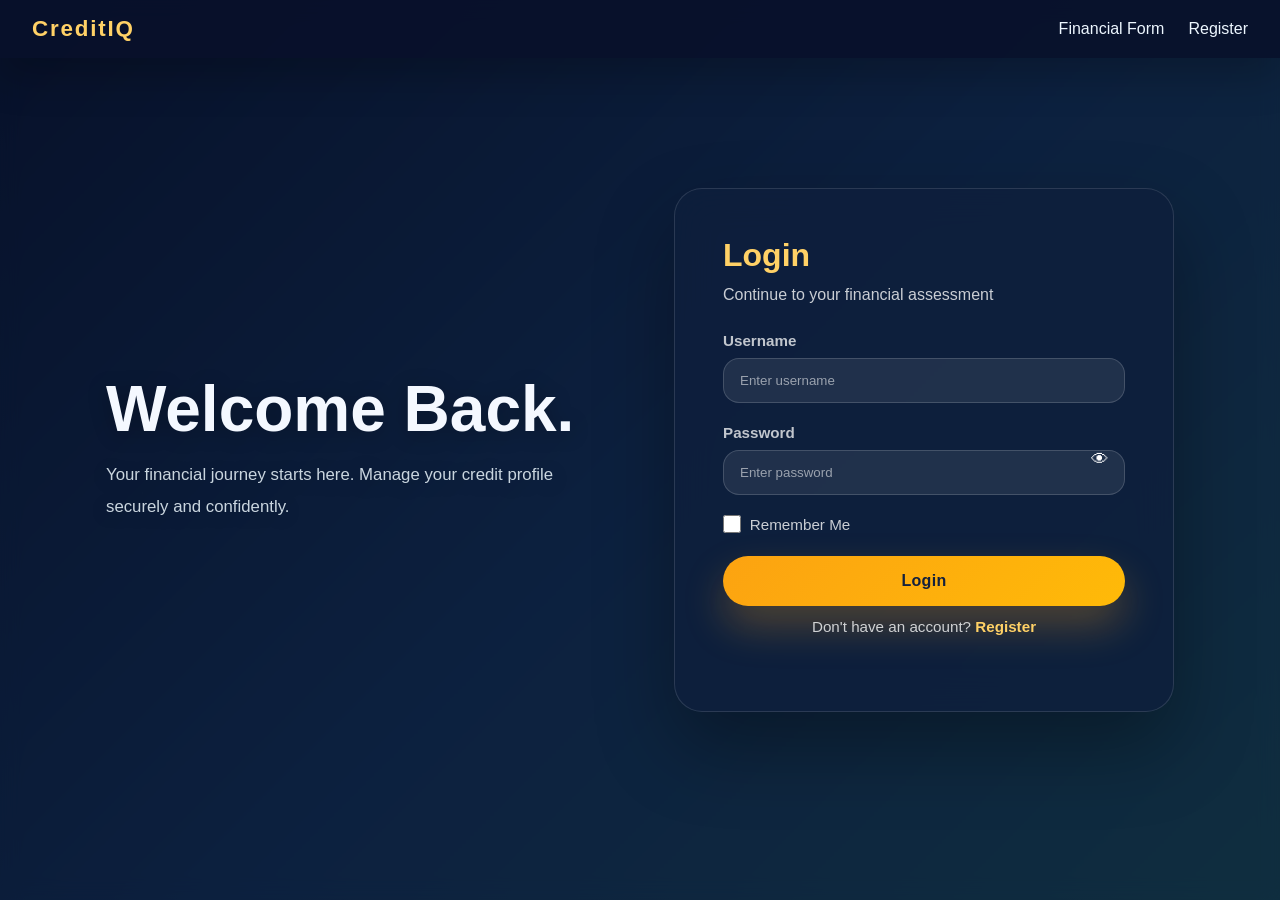
==== auth/login.html @ c7dbd5b2 "financial" ====
<!DOCTYPE html>
<html lang="en">
    <head>
        <meta charset="UTF-8">
        <meta name="viewport" content="width=device-width, initial-scale=1.0">
        <title>Login</title>
        <link rel="stylesheet" href="style.css"> 
    </head>
    <body>

<nav class="nav_bar">

    <div class="logo">
        CreditIQ
    </div>

    <ul>

        <li><a href="../financial-info/index.html">Financial Form</a></li>

        <li><a href="register.html">Register</a></li>

    </ul>

</nav>

<section class="login-section">

    <div class="left-side">

        <h1>Welcome Back.</h1>

        <p>
            Your financial journey starts here.
            Manage your credit profile securely
            and confidently.
        </p>

    </div>

    <div class="right-side">

        <div class="login-card">

            <h2>Login</h2>

            <p>Continue to your financial assessment</p>

            <div id="error-message">
                Invalid username or password.
            </div>

            <form action="login.php" method="POST">

                <div class="input-box">

                    <label>Username</label>

                    <input
                        type="text"
                        name="username"
                        placeholder="Enter username"
                        required>

                </div>

                <div class="input-box password-box">

                    <label>Password</label>

                    <input
                        type="password"
                        id="password"
                        name="password"
                        placeholder="Enter password"
                        required>

                    <span id="togglePassword">
                        👁
                    </span>

                </div>

                <div class="options">

                    <label>

                        <input type="checkbox">

                        Remember Me

                    </label>

                </div>

                <button>

                    Login

                </button>

                <p class="register">

                    Don't have an account?

                    <a href="register.html">

                        Register

                    </a>

                </p>

            </form>

        </div>

    </div>

</section>

<script>
    const togglePassword = document.getElementById("togglePassword");
    const password = document.getElementById("password");
    const error = document.getElementById("error-message");

    if (togglePassword && password) {
        togglePassword.onclick = () => {
            if (password.type === "password") {
                password.type = "text";
                togglePassword.innerHTML = "🙈";
            } else {
                password.type = "password";
                togglePassword.innerHTML = "👁";
            }
        };
    }

    if (error && window.location.search.includes("error=1")) {
        error.style.display = "block";
    }
</script>

</body>
</html>
---- auth/style.css ----
* {
    margin: 0;
    padding: 0;
    box-sizing: border-box;
}

body {
    font-family: 'Inter', 'Arial', sans-serif;
    color: #eff8ff;
    background: linear-gradient(135deg, #08122b 0%, #16395f 52%, #1d5a5f 100%);
    background-size: cover;
    background-position: center;
    background-repeat: no-repeat;
    min-height: 100vh;
    position: relative;
    overflow-x: hidden;
}

body::before {
    content: '';
    position: fixed;
    inset: 0;
    background: rgba(8, 18, 43, 0.6);
    backdrop-filter: blur(10px);
    z-index: -1;
}

.nav_bar {
    width: 100%;
    display: flex;
    align-items: center;
    justify-content: space-between;
    gap: 1rem;
    padding: 1rem 2rem;
    background: rgba(8, 17, 43, 0.88);
    box-shadow: 0 18px 40px rgba(0, 0, 0, 0.22);
    position: sticky;
    top: 0;
    z-index: 10;
}

.nav_bar .logo {
    font-size: 1.4rem;
    font-weight: 800;
    letter-spacing: 0.08em;
    color: #ffd166;
}

.nav_bar ul {
    display: flex;
    gap: 1.5rem;
    list-style: none;
    margin: 0;
    padding: 0;
    align-items: center;
}

.nav_bar a {
    color: #edf7ff;
    text-decoration: none;
    font-weight: 500;
    transition: color 0.2s ease;
}

.nav_bar a:hover {
    color: #ffd166;
}

.nav_bar a.active {
    color: #ffffff;
    background: rgba(255, 209, 102, 0.14);
    padding: 0.65rem 1rem;
    border-radius: 999px;
}

.center-wrapper {
    flex: 1;
    display: flex;
    align-items: center;
    justify-content: center;
    padding: 2rem 0;
}

.login-container {
    width: min(520px, 100%);
    background: rgba(14, 31, 60, 0.88);
    border: 1px solid rgba(255, 255, 255, 0.12);
    backdrop-filter: blur(18px);
    border-radius: 28px;
    box-shadow: 0 35px 80px rgba(0, 0, 0, 0.32);
    padding: 3rem;
    margin: 0 1rem;
}

.login-container h2 {
    margin: 0;
    font-size: 2rem;
    color: #ffd166;
}

.login-container h3 {
    margin: 0.5rem 0 1.5rem;
    color: rgba(255, 255, 255, 0.82);
}

.input-container {
    display: flex;
    flex-direction: column;
    gap: 0.55rem;
    margin-bottom: 1.2rem;
}

.input-container label {
    color: rgba(255, 255, 255, 0.78);
    font-weight: 600;
}

.input-container input {
    width: 100%;
    border: 1px solid rgba(255, 255, 255, 0.16);
    background: rgba(255, 255, 255, 0.08);
    color: #ffffff;
    border-radius: 16px;
    padding: 14px 16px;
    outline: none;
    transition: background 0.25s ease, border-color 0.25s ease, box-shadow 0.25s ease;
}

.input-container input:focus {
    background: rgba(255, 255, 255, 0.16);
    border-color: rgba(255, 255, 255, 0.45);
    box-shadow: 0 0 0 8px rgba(255, 255, 255, 0.08);
}

.form-check {
    display: flex;
    align-items: center;
    gap: 0.75rem;
    color: rgba(255, 255, 255, 0.82);
    margin-top: 1rem;
}

.form-check input {
    width: 18px;
    height: 18px;
    accent-color: #ffd166;
}

.form-check-label {
    display: flex;
    align-items: center;
    gap: 0.5rem;
    cursor: pointer;
}

.login-section {
    display: flex;
    align-items: center;
    justify-content: center;
    gap: 3rem;
    min-height: calc(100vh - 100px);
    padding: 3rem 2rem 4rem;
}

.left-side {
    flex: 1;
    min-width: 280px;
    max-width: 520px;
    color: #f4f8ff;
    text-shadow: 0 3px 20px rgba(0, 0, 0, 0.25);
}

.left-side h1 {
    margin-bottom: 1rem;
    font-size: clamp(3rem, 5vw, 4.2rem);
    line-height: 1.03;
}

.left-side p {
    font-size: 1.05rem;
    line-height: 1.9;
    color: rgba(238, 249, 255, 0.84);
    max-width: 30rem;
}

.right-side {
    flex: 1;
    max-width: 500px;
    width: 100%;
}

.login-card {
    width: 100%;
    background: rgba(14, 31, 60, 0.82);
    border: 1px solid rgba(255, 255, 255, 0.12);
    backdrop-filter: blur(18px);
    border-radius: 28px;
    box-shadow: 0 35px 80px rgba(0, 0, 0, 0.32);
    padding: 3rem;
}

.login-card h2 {
    margin: 0;
    font-size: 2rem;
    color: #ffd166;
}

.login-card p {
    margin: 0.75rem 0 1.75rem;
    color: rgba(255, 255, 255, 0.78);
}

.input-box {
    display: flex;
    flex-direction: column;
    gap: 0.55rem;
    margin-bottom: 1.3rem;
}

.input-box label {
    color: rgba(255, 255, 255, 0.75);
    font-weight: 600;
    font-size: 0.95rem;
}

.input-box input {
    width: 100%;
    border: 1px solid rgba(255, 255, 255, 0.16);
    background: rgba(255, 255, 255, 0.08);
    color: #ffffff;
    border-radius: 16px;
    padding: 14px 16px;
    outline: none;
    transition: background 0.25s ease, border-color 0.25s ease, box-shadow 0.25s ease;
}

.input-box input::placeholder {
    color: rgba(255, 255, 255, 0.55);
}

.input-box input:focus {
    background: rgba(255, 255, 255, 0.16);
    border-color: rgba(255, 255, 255, 0.45);
    box-shadow: 0 0 0 8px rgba(255, 255, 255, 0.08);
}

.password-box {
    position: relative;
}

#togglePassword {
    position: absolute;
    top: 50%;
    right: 16px;
    transform: translateY(-50%);
    cursor: pointer;
    color: #ffffff;
    font-size: 1.1rem;
    user-select: none;
}

.options {
    display: flex;
    align-items: center;
    justify-content: space-between;
    gap: 1rem;
    color: rgba(255, 255, 255, 0.78);
    margin-bottom: 1.4rem;
}

.options label {
    display: flex;
    align-items: center;
    gap: 0.55rem;
    cursor: pointer;
    font-size: 0.95rem;
}

.options input[type="checkbox"] {
    width: 18px;
    height: 18px;
    accent-color: #ffd166;
}

.options a {
    color: #ffd166;
    text-decoration: none;
}

.options a:hover {
    text-decoration: underline;
}

button {
    width: 100%;
    border: none;
    outline: none;
    border-radius: 999px;
    padding: 16px 20px;
    background: linear-gradient(135deg, #fca311, #ffba08);
    color: #14213d;
    font-size: 1rem;
    font-weight: 800;
    letter-spacing: 0.02em;
    cursor: pointer;
    transition: transform 0.2s ease, box-shadow 0.2s ease, filter 0.2s ease;
    box-shadow: 0 20px 40px rgba(252, 162, 27, 0.28);
}

button:hover {
    transform: translateY(-2px);
    box-shadow: 0 26px 50px rgba(252, 162, 27, 0.32);
}

.register {
    margin-top: 1.25rem;
    text-align: center;
    color: rgba(255, 255, 255, 0.78);
    font-size: 0.95rem;
}

.register a {
    color: #ffd166;
    font-weight: 700;
    text-decoration: none;
}

.register a:hover {
    text-decoration: underline;
}

#error-message {
    display: none;
    margin-bottom: 1rem;
    padding: 14px 16px;
    border-radius: 16px;
    background: rgba(255, 66, 66, 0.12);
    border: 1px solid rgba(255, 66, 66, 0.3);
    color: #ffe5e5;
}

@media (max-width: 930px) {
    .login-section {
        flex-direction: column;
        gap: 2rem;
        padding: 2.2rem 1.4rem 3rem;
    }

    .left-side {
        text-align: center;
    }

    .login-card {
        padding: 2.4rem;
    }

    .nav_bar {
        flex-wrap: wrap;
        justify-content: center;
        row-gap: 0.75rem;
    }

    .nav_bar ul {
        justify-content: center;
    }
}

@media (max-width: 560px) {
    .login-section {
        padding: 1.5rem 1rem 2rem;
    }

    .nav_bar {
        padding: 1rem 1rem 0.9rem;
    }

    .login-card {
        border-radius: 24px;
    }

    .left-side h1 {
        font-size: 2.8rem;
    }
}
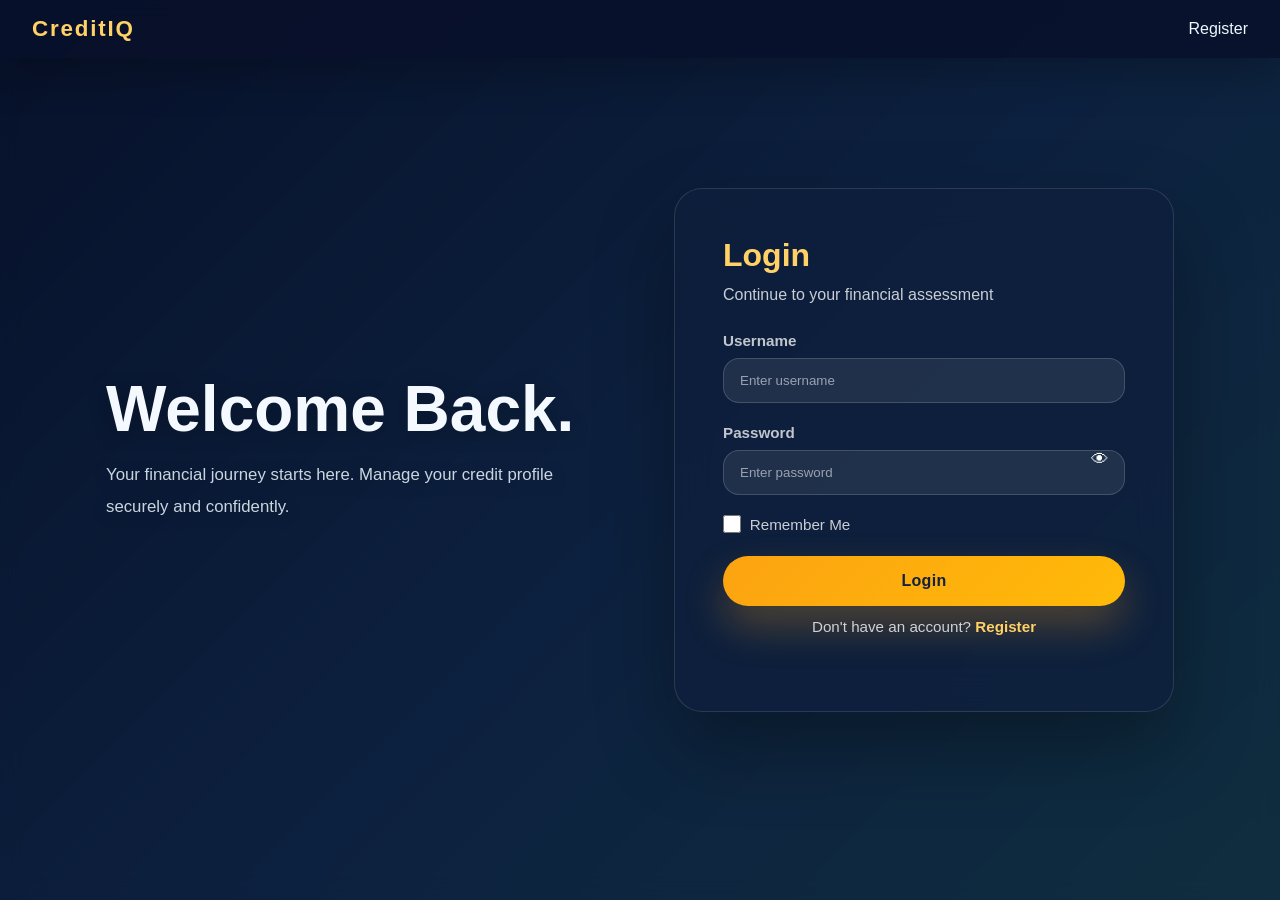
==== commit 8abac764: "financial" ====
--- a/auth/login.html
+++ b/auth/login.html
@@ -15,8 +15,6 @@
     </div>
 
     <ul>
-
-        <li><a href="../financial-info/index.html">Financial Form</a></li>
 
         <li><a href="register.html">Register</a></li>
 
@@ -139,6 +137,7 @@
     if (error && window.location.search.includes("error=1")) {
         error.style.display = "block";
     }
+    <!-- window.location.href = "dashboard/dashboard.html"; -->
 </script>
 
 </body>
